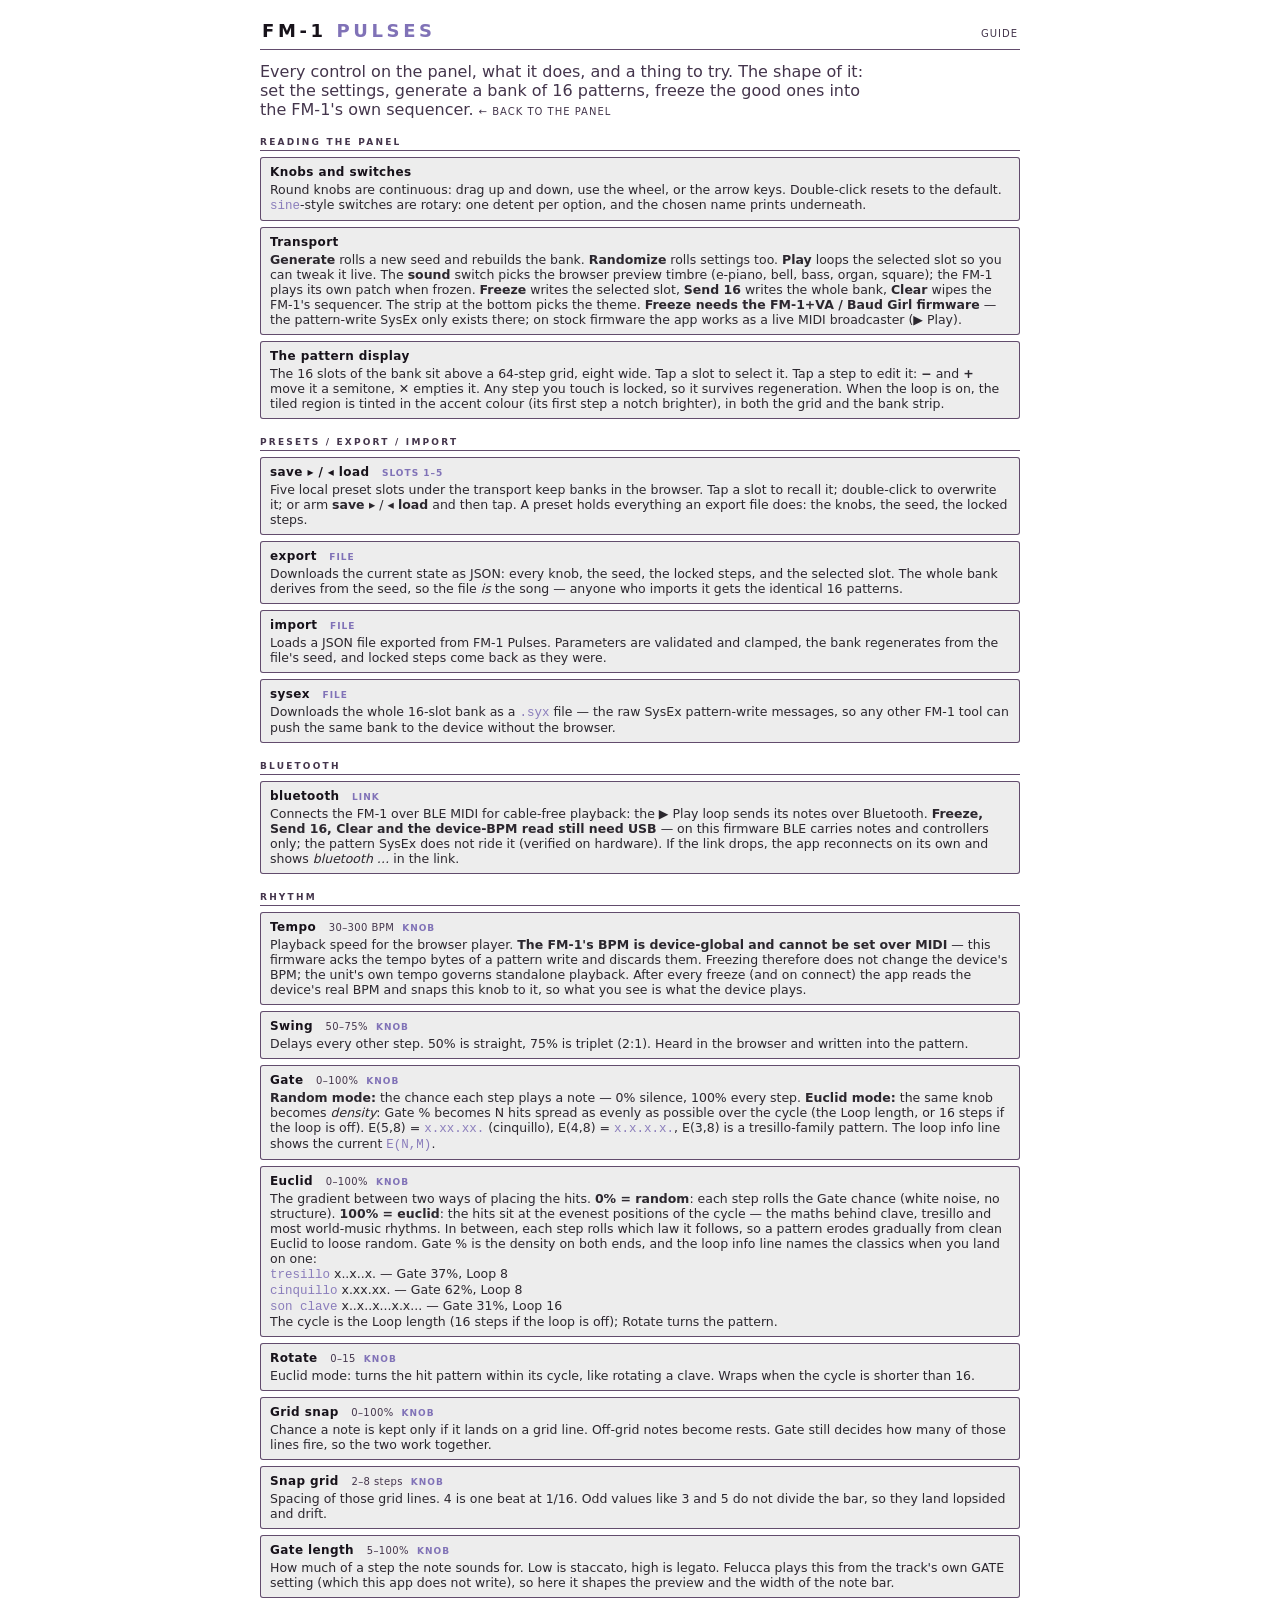
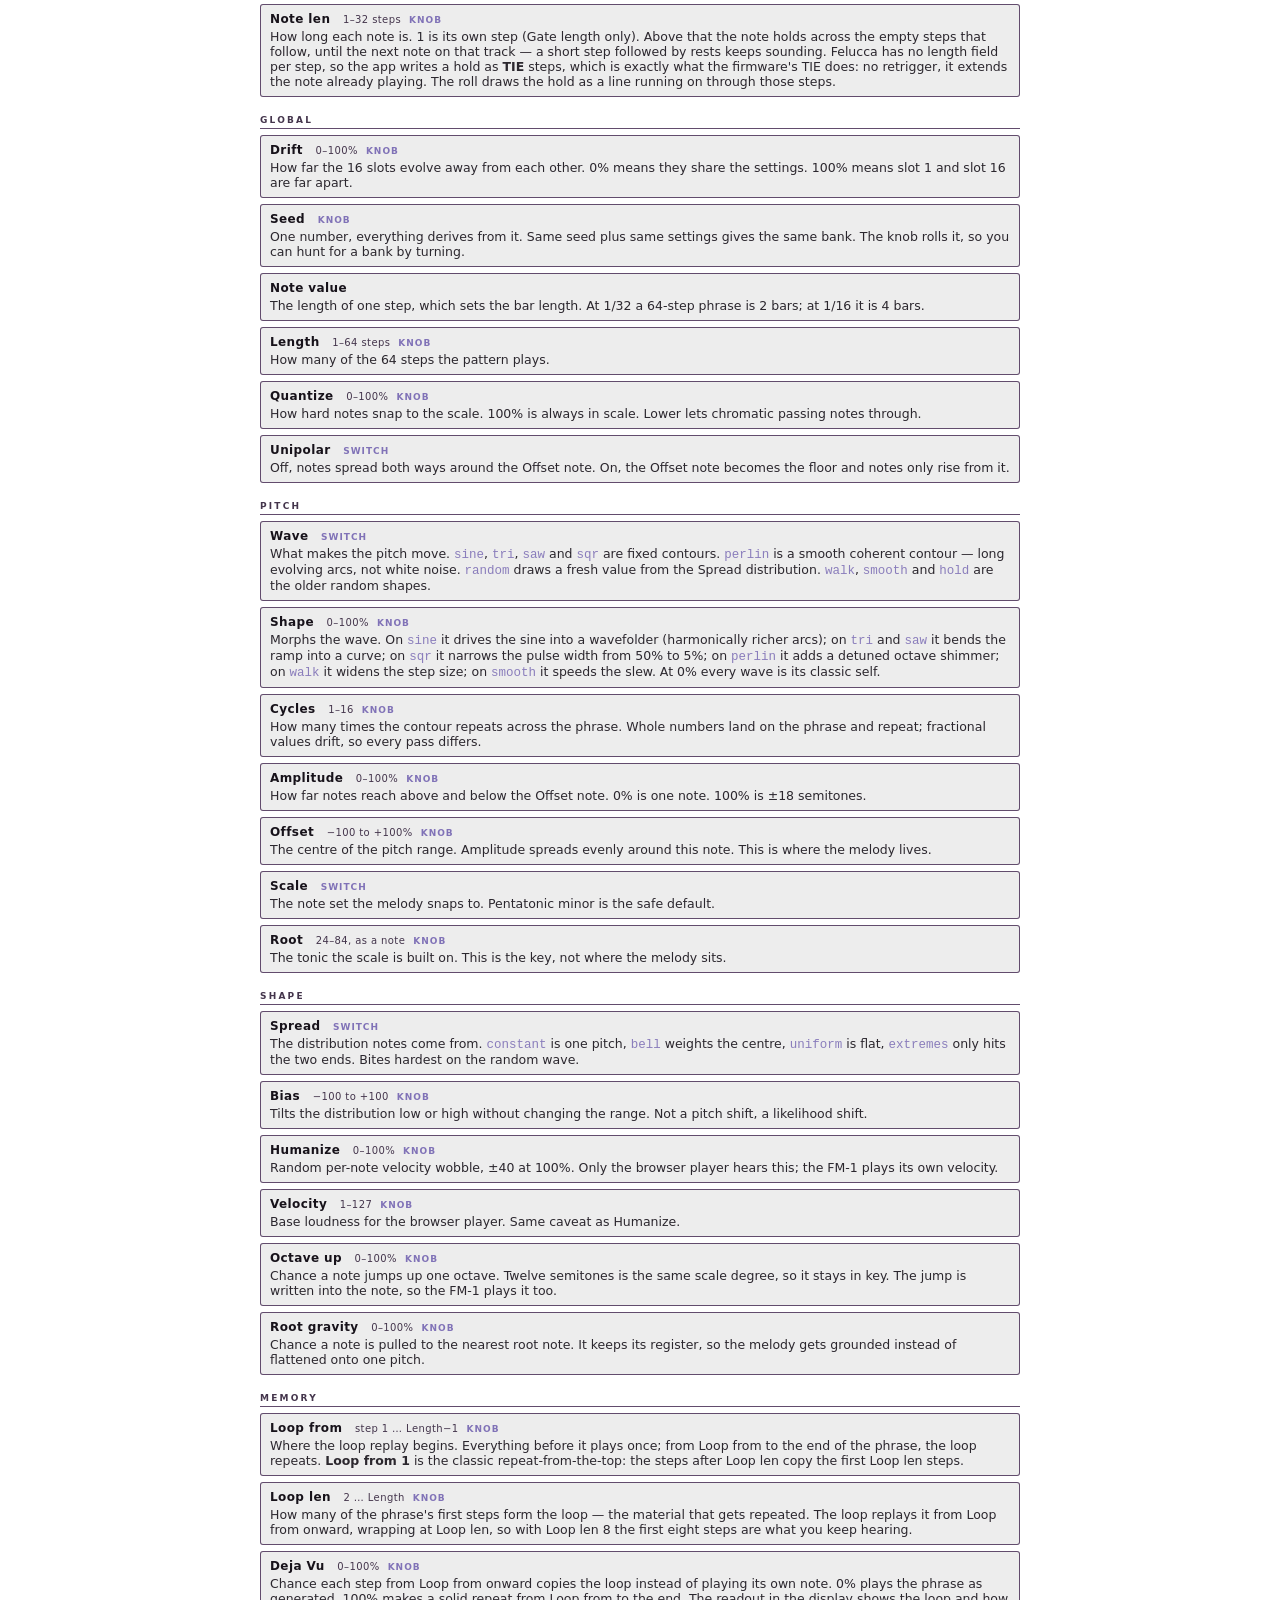
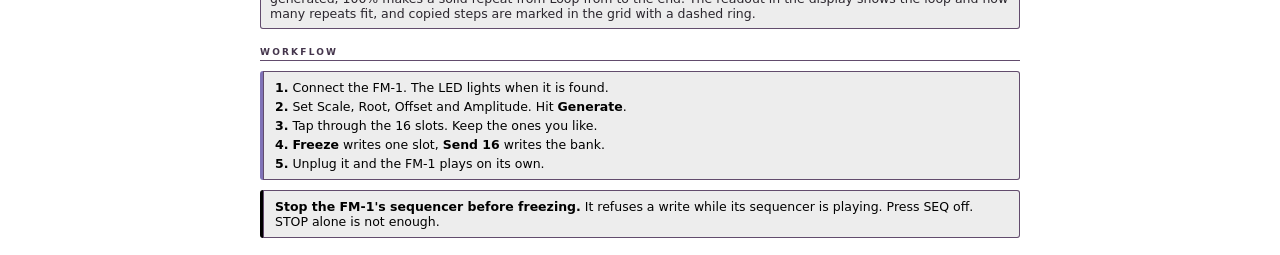
==== guide.html @ adaa943f "Note length (ties) + per-track knobs + live routing fixes Felucca has no length field per step: insi" ====
<!doctype html>
<html lang="en" data-theme="purple">
<head>
<meta charset="utf-8">
<meta name="viewport" content="width=device-width, initial-scale=1">
<meta name="theme-color" content="#12101a">
<title>FM-1 Pulses — guide</title>
<link rel="icon" href="data:,">
<link rel="stylesheet" href="css/style.css?v=68">
<link rel="stylesheet" href="css/rack.css?v=68">
<style>
  body { padding: 12px; }
  .wrap { max-width: 760px; margin: 0 auto; }
  .top {
    display: flex; align-items: baseline; gap: 10px; padding: 0 2px 8px;
    border-bottom: 1px solid var(--line); margin-bottom: 12px;
  }
  .top h1 { font-size: 18px; margin: 0; letter-spacing: 3.6px; font-weight: 700; color: var(--fg); }
  .top h1 b { color: var(--accent); }
  .top .sub { font-size: 10px; letter-spacing: 1px; text-transform: uppercase; color: var(--dim); margin-left: auto; }
  .intro { color: var(--dim); max-width: 62ch; margin: 0 0 4px; }
  h2 { font-size: 9px; letter-spacing: 2.2px; text-transform: uppercase; color: var(--dim); font-weight: 700; margin: 18px 0 6px; border-bottom: 1px solid var(--line); padding-bottom: 3px; }
  .param {
    border-radius: 3px; background-color: rgba(0,0,0,.07);
    box-shadow: inset 0 0 0 1px var(--line);
    padding: 8px 10px; margin: 6px 0;
  }
  .param h3 { margin: 0 0 3px; font-size: 12px; letter-spacing: .4px; color: var(--fg); }
  .param h3 .rng { color: var(--dim); font-weight: 400; font-size: 10px; margin-left: 8px; }
  .param h3 .kind { color: var(--accent); font-weight: 700; font-size: 9px; letter-spacing: 1px; text-transform: uppercase; margin-left: 8px; }
  .param p { margin: 0; font-size: 12.5px; color: var(--fg); opacity: .9; }
  .note {
    border-radius: 3px; box-shadow: inset 0 0 0 1px var(--line);
    border-left: 3px solid var(--accent);
    padding: 9px 12px; margin: 10px 0; font-size: 12.5px; background-color: rgba(0,0,0,.07);
  }
  .note p { margin: 0 0 4px; }
  .note p:last-child { margin-bottom: 0; }
  code { color: var(--accent); }
  a.back { color: var(--dim); text-decoration: none; font-size: 10px; letter-spacing: 1px; text-transform: uppercase; }
  a.back:hover { color: var(--accent); }
</style>
</head>
<body>
<div class="wrap">

  <div class="top">
    <h1>FM-1 <b>PULSES</b></h1>
    <span class="sub">guide</span>
  </div>
  <p class="intro">Every control on the panel, what it does, and a thing to try. The shape of it: set the settings, generate a bank of 16 patterns, freeze the good ones into the FM-1's own sequencer. <a class="back" href="index.html">← back to the panel</a></p>

  <h2>Reading the panel</h2>
  <div class="param">
    <h3>Knobs and switches</h3>
    <p>Round knobs are continuous: drag up and down, use the wheel, or the arrow keys. Double-click resets to the default. <code>sine</code>-style switches are rotary: one detent per option, and the chosen name prints underneath.</p>
  </div>
  <div class="param">
    <h3>Transport</h3>
    <p><b>Generate</b> rolls a new seed and rebuilds the bank. <b>Randomize</b> rolls settings too. <b>Play</b> loops the selected slot so you can tweak it live. The <b>sound</b> switch picks the browser preview timbre (e-piano, bell, bass, organ, square); the FM-1 plays its own patch when frozen. <b>Freeze</b> writes the selected slot, <b>Send 16</b> writes the whole bank, <b>Clear</b> wipes the FM-1's sequencer. The strip at the bottom picks the theme. <b>Freeze needs the FM-1+VA / Baud Girl firmware</b> — the pattern-write SysEx only exists there; on stock firmware the app works as a live MIDI broadcaster (▶ Play).</p>
  </div>
  <div class="param">
    <h3>The pattern display</h3>
    <p>The 16 slots of the bank sit above a 64-step grid, eight wide. Tap a slot to select it. Tap a step to edit it: <b>−</b> and <b>+</b> move it a semitone, <b>✕</b> empties it. Any step you touch is locked, so it survives regeneration. When the loop is on, the tiled region is tinted in the accent colour (its first step a notch brighter), in both the grid and the bank strip.</p>
  </div>

  <h2>Presets / export / import</h2>
  <div class="param">
    <h3>save ▸ / ◂ load <span class="kind">slots 1–5</span></h3>
    <p>Five local preset slots under the transport keep banks in the browser. Tap a slot to recall it; double-click to overwrite it; or arm <b>save ▸</b> / <b>◂ load</b> and then tap. A preset holds everything an export file does: the knobs, the seed, the locked steps.</p>
  </div>
  <div class="param">
    <h3>export <span class="kind">file</span></h3>
    <p>Downloads the current state as JSON: every knob, the seed, the locked steps, and the selected slot. The whole bank derives from the seed, so the file <i>is</i> the song — anyone who imports it gets the identical 16 patterns.</p>
  </div>
  <div class="param">
    <h3>import <span class="kind">file</span></h3>
    <p>Loads a JSON file exported from FM-1 Pulses. Parameters are validated and clamped, the bank regenerates from the file's seed, and locked steps come back as they were.</p>
  </div>
  <div class="param">
    <h3>sysex <span class="kind">file</span></h3>
    <p>Downloads the whole 16-slot bank as a <code>.syx</code> file — the raw SysEx pattern-write messages, so any other FM-1 tool can push the same bank to the device without the browser.</p>
  </div>

  <h2>Bluetooth</h2>
  <div class="param">
    <h3>bluetooth <span class="kind">link</span></h3>
    <p>Connects the FM-1 over BLE MIDI for cable-free playback: the ▶ Play loop sends its notes over Bluetooth. <b>Freeze, Send 16, Clear and the device-BPM read still need USB</b> — on this firmware BLE carries notes and controllers only; the pattern SysEx does not ride it (verified on hardware). If the link drops, the app reconnects on its own and shows <i>bluetooth …</i> in the link.</p>
  </div>

  <h2>Rhythm</h2>
  <div class="param">
    <h3>Tempo <span class="rng">30–300 BPM</span><span class="kind">knob</span></h3>
    <p>Playback speed for the browser player. <b>The FM-1's BPM is device-global and cannot be set over MIDI</b> — this firmware acks the tempo bytes of a pattern write and discards them. Freezing therefore does not change the device's BPM; the unit's own tempo governs standalone playback. After every freeze (and on connect) the app reads the device's real BPM and snaps this knob to it, so what you see is what the device plays.</p>
  </div>
  <div class="param">
    <h3>Swing <span class="rng">50–75%</span><span class="kind">knob</span></h3>
    <p>Delays every other step. 50% is straight, 75% is triplet (2:1). Heard in the browser and written into the pattern.</p>
  </div>
  <div class="param">
    <h3>Gate <span class="rng">0–100%</span><span class="kind">knob</span></h3>
    <p><b>Random mode:</b> the chance each step plays a note — 0% silence, 100% every step. <b>Euclid mode:</b> the same knob becomes <i>density</i>: Gate % becomes N hits spread as evenly as possible over the cycle (the Loop length, or 16 steps if the loop is off). E(5,8) = <code>x.xx.xx.</code> (cinquillo), E(4,8) = <code>x.x.x.x.</code>, E(3,8) is a tresillo-family pattern. The loop info line shows the current <code>E(N,M)</code>.</p>
  </div>
  <div class="param">
    <h3>Euclid <span class="rng">0–100%</span><span class="kind">knob</span></h3>
    <p>The gradient between two ways of placing the hits. <b>0% = random</b>: each step rolls the Gate chance (white noise, no structure). <b>100% = euclid</b>: the hits sit at the evenest positions of the cycle — the maths behind clave, tresillo and most world-music rhythms. In between, each step rolls which law it follows, so a pattern erodes gradually from clean Euclid to loose random. Gate % is the density on both ends, and the loop info line names the classics when you land on one:</p>
    <p><code>tresillo</code> x..x..x. — Gate 37%, Loop 8<br>
    <code>cinquillo</code> x.xx.xx. — Gate 62%, Loop 8<br>
    <code>son clave</code> x..x..x...x.x... — Gate 31%, Loop 16<br>
    The cycle is the Loop length (16 steps if the loop is off); Rotate turns the pattern.</p>
  </div>
  <div class="param">
    <h3>Rotate <span class="rng">0–15</span><span class="kind">knob</span></h3>
    <p>Euclid mode: turns the hit pattern within its cycle, like rotating a clave. Wraps when the cycle is shorter than 16.</p>
  </div>
  <div class="param">
    <h3>Grid snap <span class="rng">0–100%</span><span class="kind">knob</span></h3>
    <p>Chance a note is kept only if it lands on a grid line. Off-grid notes become rests. Gate still decides how many of those lines fire, so the two work together.</p>
  </div>
  <div class="param">
    <h3>Snap grid <span class="rng">2–8 steps</span><span class="kind">knob</span></h3>
    <p>Spacing of those grid lines. 4 is one beat at 1/16. Odd values like 3 and 5 do not divide the bar, so they land lopsided and drift.</p>
  </div>
  <div class="param">
    <h3>Gate length <span class="rng">5–100%</span><span class="kind">knob</span></h3>
    <p>How much of a step the note sounds for. Low is staccato, high is legato. Felucca plays this from the track's own GATE setting (which this app does not write), so here it shapes the preview and the width of the note bar.</p>
  </div>
  <div class="param">
    <h3>Note len <span class="rng">1–32 steps</span><span class="kind">knob</span></h3>
    <p>How long each note is. 1 is its own step (Gate length only). Above that the note holds across the empty steps that follow, until the next note on that track — a short step followed by rests keeps sounding. Felucca has no length field per step, so the app writes a hold as <b>TIE</b> steps, which is exactly what the firmware's TIE does: no retrigger, it extends the note already playing. The roll draws the hold as a line running on through those steps.</p>
  </div>

  <h2>Global</h2>
  <div class="param">
    <h3>Drift <span class="rng">0–100%</span><span class="kind">knob</span></h3>
    <p>How far the 16 slots evolve away from each other. 0% means they share the settings. 100% means slot 1 and slot 16 are far apart.</p>
  </div>
  <div class="param">
    <h3>Seed <span class="kind">knob</span></h3>
    <p>One number, everything derives from it. Same seed plus same settings gives the same bank. The knob rolls it, so you can hunt for a bank by turning.</p>
  </div>
  <div class="param">
    <h3>Note value</h3>
    <p>The length of one step, which sets the bar length. At 1/32 a 64-step phrase is 2 bars; at 1/16 it is 4 bars.</p>
  </div>
  <div class="param">
    <h3>Length <span class="rng">1–64 steps</span><span class="kind">knob</span></h3>
    <p>How many of the 64 steps the pattern plays.</p>
  </div>
  <div class="param">
    <h3>Quantize <span class="rng">0–100%</span><span class="kind">knob</span></h3>
    <p>How hard notes snap to the scale. 100% is always in scale. Lower lets chromatic passing notes through.</p>
  </div>
  <div class="param">
    <h3>Unipolar <span class="kind">switch</span></h3>
    <p>Off, notes spread both ways around the Offset note. On, the Offset note becomes the floor and notes only rise from it.</p>
  </div>

  <h2>Pitch</h2>
  <div class="param">
    <h3>Wave <span class="kind">switch</span></h3>
    <p>What makes the pitch move. <code>sine</code>, <code>tri</code>, <code>saw</code> and <code>sqr</code> are fixed contours. <code>perlin</code> is a smooth coherent contour — long evolving arcs, not white noise. <code>random</code> draws a fresh value from the Spread distribution. <code>walk</code>, <code>smooth</code> and <code>hold</code> are the older random shapes.</p>
  </div>
  <div class="param">
    <h3>Shape <span class="rng">0–100%</span><span class="kind">knob</span></h3>
    <p>Morphs the wave. On <code>sine</code> it drives the sine into a wavefolder (harmonically richer arcs); on <code>tri</code> and <code>saw</code> it bends the ramp into a curve; on <code>sqr</code> it narrows the pulse width from 50% to 5%; on <code>perlin</code> it adds a detuned octave shimmer; on <code>walk</code> it widens the step size; on <code>smooth</code> it speeds the slew. At 0% every wave is its classic self.</p>
  </div>
  <div class="param">
    <h3>Cycles <span class="rng">1–16</span><span class="kind">knob</span></h3>
    <p>How many times the contour repeats across the phrase. Whole numbers land on the phrase and repeat; fractional values drift, so every pass differs.</p>
  </div>
  <div class="param">
    <h3>Amplitude <span class="rng">0–100%</span><span class="kind">knob</span></h3>
    <p>How far notes reach above and below the Offset note. 0% is one note. 100% is ±18 semitones.</p>
  </div>
  <div class="param">
    <h3>Offset <span class="rng">−100 to +100%</span><span class="kind">knob</span></h3>
    <p>The centre of the pitch range. Amplitude spreads evenly around this note. This is where the melody lives.</p>
  </div>
  <div class="param">
    <h3>Scale <span class="kind">switch</span></h3>
    <p>The note set the melody snaps to. Pentatonic minor is the safe default.</p>
  </div>
  <div class="param">
    <h3>Root <span class="rng">24–84, as a note</span><span class="kind">knob</span></h3>
    <p>The tonic the scale is built on. This is the key, not where the melody sits.</p>
  </div>

  <h2>Shape</h2>
  <div class="param">
    <h3>Spread <span class="kind">switch</span></h3>
    <p>The distribution notes come from. <code>constant</code> is one pitch, <code>bell</code> weights the centre, <code>uniform</code> is flat, <code>extremes</code> only hits the two ends. Bites hardest on the random wave.</p>
  </div>
  <div class="param">
    <h3>Bias <span class="rng">−100 to +100</span><span class="kind">knob</span></h3>
    <p>Tilts the distribution low or high without changing the range. Not a pitch shift, a likelihood shift.</p>
  </div>
  <div class="param">
    <h3>Humanize <span class="rng">0–100%</span><span class="kind">knob</span></h3>
    <p>Random per-note velocity wobble, ±40 at 100%. Only the browser player hears this; the FM-1 plays its own velocity.</p>
  </div>
  <div class="param">
    <h3>Velocity <span class="rng">1–127</span><span class="kind">knob</span></h3>
    <p>Base loudness for the browser player. Same caveat as Humanize.</p>
  </div>
  <div class="param">
    <h3>Octave up <span class="rng">0–100%</span><span class="kind">knob</span></h3>
    <p>Chance a note jumps up one octave. Twelve semitones is the same scale degree, so it stays in key. The jump is written into the note, so the FM-1 plays it too.</p>
  </div>
  <div class="param">
    <h3>Root gravity <span class="rng">0–100%</span><span class="kind">knob</span></h3>
    <p>Chance a note is pulled to the nearest root note. It keeps its register, so the melody gets grounded instead of flattened onto one pitch.</p>
  </div>

  <h2>Memory</h2>
  <div class="param">
    <h3>Loop from <span class="rng">step 1 … Length−1</span><span class="kind">knob</span></h3>
    <p>Where the loop replay begins. Everything before it plays once; from Loop from to the end of the phrase, the loop repeats. <b>Loop from 1</b> is the classic repeat-from-the-top: the steps after Loop len copy the first Loop len steps.</p>
  </div>
  <div class="param">
    <h3>Loop len <span class="rng">2 … Length</span><span class="kind">knob</span></h3>
    <p>How many of the phrase's first steps form the loop — the material that gets repeated. The loop replays it from Loop from onward, wrapping at Loop len, so with Loop len 8 the first eight steps are what you keep hearing.</p>
  </div>
  <div class="param">
    <h3>Deja Vu <span class="rng">0–100%</span><span class="kind">knob</span></h3>
    <p>Chance each step from Loop from onward copies the loop instead of playing its own note. 0% plays the phrase as generated, 100% makes a solid repeat from Loop from to the end. The readout in the display shows the loop and how many repeats fit, and copied steps are marked in the grid with a dashed ring.</p>
  </div>

  <h2>Workflow</h2>
  <div class="note">
    <p><b>1.</b> Connect the FM-1. The LED lights when it is found.</p>
    <p><b>2.</b> Set Scale, Root, Offset and Amplitude. Hit <b>Generate</b>.</p>
    <p><b>3.</b> Tap through the 16 slots. Keep the ones you like.</p>
    <p><b>4.</b> <b>Freeze</b> writes one slot, <b>Send 16</b> writes the bank.</p>
    <p><b>5.</b> Unplug it and the FM-1 plays on its own.</p>
  </div>
  <div class="note" style="border-left-color: var(--err)">
    <p><b>Stop the FM-1's sequencer before freezing.</b> It refuses a write while its sequencer is playing. Press SEQ off. STOP alone is not enough.</p>
  </div>

</div>
</body>
</html>
---- css/rack.css ----
/* rack.css — one enclosure, knobs on top, pattern display below (portrait) or beside
   it (landscape). Panel is monochrome; the theme accent is reserved for live state.
   Reuses the FM-1 theme variables from style.css. */

/* Panel typeface: Barlow Semi Condensed (SIL OFL), self-hosted so the app still
   works offline. A condensed grotesk is what a panel legend is printed in; the
   system sans was reading as a web dashboard. */
@font-face { font-family: "Panel"; src: url("fonts/barlow-sc-400.woff2") format("woff2"); font-weight: 400; font-style: normal; font-display: swap; }
@font-face { font-family: "Panel"; src: url("fonts/barlow-sc-600.woff2") format("woff2"); font-weight: 600; font-style: normal; font-display: swap; }
@font-face { font-family: "Panel"; src: url("fonts/barlow-sc-700.woff2") format("woff2"); font-weight: 700; font-style: normal; font-display: swap; }

body { padding: 12px; font-family: "Panel", ui-sans-serif, system-ui, sans-serif; }

/* ---- panel grid: everything sits on the same 6-rail column ---- */
.rack {
  display: grid;
  grid-template-columns: repeat(6, minmax(0, 1fr));
  gap: 7px;
  align-items: start;
}
/* Sections draw their box with an inset shadow, NOT a border/padding: a real
   border would consume width, and a 2-rail box and a 6-rail box then produce
   different cell widths so the rails would not line up. Shadows cost no layout. */
.sect {
  border-radius: 3px;
  background-color: rgba(0, 0, 0, .07);
  box-shadow: inset 0 0 0 1px var(--line), inset 0 1px 0 rgba(255,255,255,.06);
  padding: 5px 0 7px;   /* horizontal padding must be 0 or the rails drift */
  min-width: 0;
}
.sect > h3 {
  margin: 0 2px 6px; font-size: 8.5px; letter-spacing: 2.2px; text-transform: uppercase;
  color: var(--dim); font-weight: 700; border-bottom: 1px solid var(--line); padding-bottom: 3px;
}
/* the internal gap MUST equal the panel gap, or the rails drift */
.sgrid { display: grid; gap: 8px 7px; align-items: start; }

/* controls scale with the rail so 6 columns fit a phone too */
.rack *, .rack *::before, .rack *::after { box-sizing: border-box; }
.sgrid > * { max-width: 100%; min-width: 0; }
.knob { min-width: 0; }
.knob svg { width: 100%; height: auto; }
.knob.k-lg svg { max-width: 60px; }
.knob.k-md svg { max-width: 52px; }
.knob.k-sm svg { max-width: 44px; }
.k-lab { max-width: 100%; }
/* a rotary switch shows a name, not a number, and names are longer */
.k-smallval .k-val { font-size: 8.5px; font-weight: 700; letter-spacing: .2px; }
/* Every control must fit ONE rail. The fixed pixel widths here were tuned for the
   old font and are what overflowed, so they are all rail-relative now. */
.sel { width: calc(100% - 8px); min-width: 0; margin-inline: auto; }
.sw { width: calc(100% - 8px); margin: 0 auto; }
.sw-body { max-width: 100%; width: 100%; }
.sw-arrow { flex: 0 0 auto; padding: 5px 2px 6px; }
.toggle {
  width: calc(100% - 8px); margin-inline: auto;
  font-size: 8.5px; letter-spacing: .7px; padding: 6px 7px;
  white-space: nowrap; overflow: hidden; text-overflow: ellipsis;
}
.sw-val {
  flex: 1 1 auto; min-width: 0;
  height: 23px; line-height: 1.1;
  display: flex; align-items: center; justify-content: center;
  font-size: 9.5px; color: var(--fg); padding: 5px 1px 6px;
  text-align: center; word-break: break-word; overflow: hidden;
  font-variant-numeric: tabular-nums;
}

/* The panel grain: an SVG fractal-noise tile, blended over the panel colour at low
   strength. This is what stops the surface reading as a flat CSS rectangle. */
:root {
  --grain: url("data:image/svg+xml,%3Csvg%20xmlns='http://www.w3.org/2000/svg'%20width='180'%20height='180'%3E%3Cfilter%20id='n'%3E%3CfeTurbulence%20type='fractalNoise'%20baseFrequency='0.85'%20numOctaves='3'%20stitchTiles='stitch'/%3E%3CfeColorMatrix%20type='matrix'%20values='0%200%200%200%201%200%200%200%200%201%200%200%200%200%201%200.021%200.021%200.021%200%20-0.021'/%3E%3C/filter%3E%3Crect%20width='180'%20height='180'%20filter='url(%23n)'/%3E%3C/svg%3E");
  --grain-dark: url("data:image/svg+xml,%3Csvg%20xmlns='http://www.w3.org/2000/svg'%20width='180'%20height='180'%3E%3Cfilter%20id='d'%3E%3CfeTurbulence%20type='fractalNoise'%20baseFrequency='0.7'%20numOctaves='3'%20stitchTiles='stitch'/%3E%3CfeColorMatrix%20type='matrix'%20values='0%200%200%200%200%200%200%200%200%200%200%200%200%200%200%200.018%200.018%200.018%200%20-0.018'/%3E%3C/filter%3E%3Crect%20width='180'%20height='180'%20filter='url(%23d)'/%3E%3C/svg%3E");
}

/* Rack-only themes, rebuilt from the REAL hardware.

   THE PANEL IS THE CASE. On the real FM-1 the plastic body carries the colour
   and the knobs and screen are dark; painting every surface near-black with a
   small accent (the previous approach) measured 79% near-black on screen and
   read as dull. So --panel is the case colour itself, with --fg chosen as
   whichever of dark/light ink actually contrasts best with it (orange wanted
   dark ink at 5.4:1 while light ink only managed 3.6:1). The screen keeps its
   own dark palette, applied locally on .display, so lit steps stay readable. (the MVP's style.css is left
   alone). The seven FM-1 variants, per the seven body colourways:
     purple  pink-lavender case   + purple keys    case #c5a1da  keys #8567a8
     black   dark grey case       + black keys     case #4a4a4a  keys #222222
     grey    off-white case       + black keys     case #e3ded4  keys #4b4d4f
     orange  terracotta case      + brown keys     case #b86948  keys #b08063
     green   black case           + bright teal keys case #1e1e1e keys #85d9cd
     blue    off-white case       + navy keys      case #e8e4df  keys #607e9a
     brown   off-white case       + brown keys     case #e8e4df  keys #96714f
   Case and key colours were read off M-VAVE's own product photos (white studio
   background masked out), then calibrated against photos of real units for
   'blue' (buttons #59718e, shell #ede8e4), 'brown' (keys #91613d at the 75th
   percentile, shell #eee9e5) and 'green' (teal pads #7bd1c6, charcoal shell #232426). blue/brown/green/orange/purple were then re-derived by k-means clustering each
   close-up into 4 colours and reading the two dominant non-shadow clusters as
   the case and the keys (the variant list tells you which is which, so no
   guessing about position). 'black' and 'grey' are still product-shot estimates. Both landed within a few points of the product
   shots, which is why the product-shot values are trusted for the rest.
   Surfaces are tinted from each variant's signature colour; accents are lifted
   until they clear 4.5:1 on the background they sit on, legends 4.5:1 on the
   panel, and dividers 3:1. */
[data-theme="purple"] { --bg: #322637; --panel: #bf94d5; --panel2: #a47fb7; --line: #624c6d; --fg: #17121a; --dim: #44354c; --accent: #8072b7; --accent2: #a69ccd; --on-accent: #000000; }
[data-theme="black"]  { --bg: #131313; --panel: #4a4a4a; --panel2: #404040; --line: #979797; --fg: #f4f4f4; --dim: #b9b9b9; --accent: #7d7d7d; --accent2: #a4a4a4; --on-accent: #000000; }
[data-theme="grey"]   { --bg: #3b3a37; --panel: #e3ded4; --panel2: #c3bfb6; --line: #817e79; --fg: #1b1b19; --dim: #64625d; --accent: #7a7b7d; --accent2: #a2a3a4; --on-accent: #000000; }
[data-theme="orange"] { --bg: #37190f; --panel: #d25f3b; --panel2: #b55233; --line: #5d2a1a; --fg: #000000; --dim: #2b140c; --accent: #ab6b5f; --accent2: #c4978f; --on-accent: #000000; }
[data-theme="green"]  { --bg: #080a0a; --panel: #202526; --panel2: #1c2021; --line: #797c7d; --fg: #f2f2f2; --dim: #9b9d9d; --accent: #7acfc3; --accent2: #a2ddd5; --on-accent: #000000; }
[data-theme="blue"]   { --bg: #3d3c3b; --panel: #ece8e4; --panel2: #cbc8c4; --line: #888584; --fg: #1c1c1b; --dim: #6a6867; --accent: #667e9a; --accent2: #94a5b8; --on-accent: #000000; }
[data-theme="brown"]  { --bg: #3e3d3c; --panel: #eeeae5; --panel2: #cdc9c5; --line: #898684; --fg: #1d1c1b; --dim: #6b6967; --accent: #9c745b; --accent2: #ba9e8c; --on-accent: #000000; }

.layout { display: block; }
.module { display: flex; flex-direction: column; }

/* ---- the enclosure: a textured plate with fasteners, not a floating card ---- */
.case {
  width: 100%;
  max-width: 470px;
  margin: 0 auto;
  background-color: var(--panel);
  background-image:
    radial-gradient(circle at 15px 15px, rgba(255,255,255,.30) 0 1.5px, rgba(0,0,0,.8) 2.1px 3.4px, rgba(255,255,255,.07) 3.8px, transparent 4.4px),
    radial-gradient(circle at calc(100% - 15px) 15px, rgba(255,255,255,.30) 0 1.5px, rgba(0,0,0,.8) 2.1px 3.4px, rgba(255,255,255,.07) 3.8px, transparent 4.4px),
    radial-gradient(circle at 15px calc(100% - 15px), rgba(255,255,255,.30) 0 1.5px, rgba(0,0,0,.8) 2.1px 3.4px, rgba(255,255,255,.07) 3.8px, transparent 4.4px),
    radial-gradient(circle at calc(100% - 15px) calc(100% - 15px), rgba(255,255,255,.30) 0 1.5px, rgba(0,0,0,.8) 2.1px 3.4px, rgba(255,255,255,.07) 3.8px, transparent 4.4px),
    var(--grain),
    var(--grain-dark),
    linear-gradient(180deg, rgba(255,255,255,.03), rgba(0,0,0,.12));
  background-repeat: no-repeat, no-repeat, no-repeat, no-repeat, repeat, repeat, no-repeat;
  background-size: auto, auto, auto, auto, 180px 180px, 180px 180px, auto;
  border: 1px solid var(--line);
  border-radius: 5px;
  box-shadow:
    0 1px 0 rgba(255,255,255,.07) inset,
    0 -1px 0 rgba(0,0,0,.55) inset,
    0 10px 26px rgba(0,0,0,.4);
  padding: 12px;
}

.brand {
  display: flex; align-items: baseline; gap: 10px;
  padding: 0 2px 6px; border-bottom: 1px solid var(--line);
}
/* the title is the product name: it should be the loudest thing in the header */
.brand h1 {
  font-size: 18px; margin: 0; letter-spacing: 3.6px; font-weight: 700;
  color: var(--fg); line-height: 1; white-space: nowrap;
}
.brand h1 b { color: var(--accent); }
/* MIDI status is a small readout, not a form control */
.brand .dev {
  margin-left: auto; display: flex; align-items: center; gap: 5px; min-width: 0;
  font-size: 10px; letter-spacing: .6px; color: var(--dim);
}
.brand .dev #devname { overflow: hidden; text-overflow: ellipsis; white-space: nowrap; max-width: 42vw; }
.brand .led { width: 7px; height: 7px; border-radius: 50%; background: var(--line); flex: 0 0 auto; }
.brand .led.ok { background: var(--accent); box-shadow: 0 0 6px var(--accent); }
.statusrow { display: flex; justify-content: space-between; align-items: baseline; gap: 8px; padding: 3px 2px 6px; }
.statusrow .glink { flex: 0 0 auto; font-size: 9px; letter-spacing: 1px; text-transform: uppercase; color: var(--dim); text-decoration: none; }
.statusrow .glink:hover { color: var(--accent); }
/* the status text fills the leftover width and ellipsizes, so the links on the
   left never move when the message length changes */
.statusrow .status { flex: 1 1 auto; min-width: 0; text-align: right; font-size: 9px; letter-spacing: .5px; color: var(--dim); overflow: hidden; text-overflow: ellipsis; white-space: nowrap; }
.statusrow .status.ok { color: var(--fg); }
.statusrow .status.err { color: var(--err); }

.knob {
  display: flex; flex-direction: column; align-items: center;
  cursor: ns-resize; touch-action: none; user-select: none;
  outline: none; padding: 1px 2px;
}
.knob:focus-visible .k-cap { stroke: var(--accent); }
.knob svg { display: block; }
.k-tick { stroke: var(--dim); stroke-width: 1.3; }
.k-tick.major { stroke: var(--line); stroke-width: 2; }
.k-base { fill: rgba(0,0,0,.45); stroke: rgba(0,0,0,.6); stroke-width: 1; filter: drop-shadow(0 2px 3px rgba(0,0,0,.75)); }
.k-cap { stroke: rgba(0,0,0,.6); stroke-width: 1.4; filter: drop-shadow(0 1.5px 2px rgba(0,0,0,.6)); }
.k-ptr { stroke: #ededf0; stroke-width: 3.2; stroke-linecap: round; }
.knob.dragging .k-ptr { stroke: var(--accent); }
.k-end { fill: var(--dim); font-size: 12px; font-family: inherit; }
.k-lab {
  font-size: 9px; letter-spacing: 1px; text-transform: uppercase; color: var(--dim);
  text-align: center; line-height: 1.2; max-width: 78px; font-weight: 700;
}
.k-val {
  font-size: 11px; color: var(--fg); font-variant-numeric: tabular-nums;
  line-height: 1.2; text-align: center; margin-top: 1px; font-weight: 600;
}

/* ---- encoder switch (replaces native select) ---- */
/* Fixed width on purpose: the value area must not resize with the option name,
   or a long one like 'smoothRandom' shoves the neighbouring knob sideways. */
.sw { display: flex; flex-direction: column; align-items: center; flex: 0 0 auto; }
.sw-lab {
  font-size: 9px; letter-spacing: 1px; text-transform: uppercase; color: var(--dim);
  font-weight: 700; margin-bottom: 3px; text-align: center;
}
.sw-body {
  display: flex; align-items: stretch; border: 1px solid var(--line); border-radius: 3px;
  background: var(--panel2); overflow: hidden;
  box-shadow: inset 0 1px 0 rgba(255,255,255,.10), inset 0 -1px 0 rgba(0,0,0,.5), 0 2px 3px rgba(0,0,0,.5);
}
.sw-body:focus-within { border-color: var(--accent); }
.sw-arrow {
  font: inherit; font-size: 11px; line-height: 1; color: var(--dim); background: none;
  border: 0; padding: 5px 3px 6px; cursor: pointer;
}
.sw-arrow:hover { color: var(--fg); }

/* ---- toggle ---- */
.toggle {
  font: inherit; font-size: 9px; letter-spacing: 1.1px; text-transform: uppercase;
  color: var(--dim); background: var(--panel2); border: 1px solid var(--line);
  border-radius: 3px; padding: 6px 9px; cursor: pointer;
  box-shadow: inset 0 1px 0 rgba(255,255,255,.10), inset 0 -1px 0 rgba(0,0,0,.5), 0 2px 3px rgba(0,0,0,.5);
}
.toggle:active { transform: translateY(1px); box-shadow: inset 0 2px 4px rgba(0,0,0,.6); }
.sel { display: flex; flex-direction: column; align-items: center; }
.sel span {
  font-size: 9px; letter-spacing: 1px; text-transform: uppercase; color: var(--dim);
  font-weight: 700; margin-top: 3px;
}
.sel input {
  font: inherit; font-size: 10px; color: var(--fg); background: var(--panel2);
  border: 1px solid var(--line); border-radius: 3px; padding: 5px 3px;
  width: 100%; text-align: center; font-variant-numeric: tabular-nums;
}
.sel input:focus { outline: none; border-color: var(--accent); }
.toggle.on { color: var(--bg); background: var(--accent); border-color: var(--accent); font-weight: 700; }

/* ---- transport: Play is the primary action, utilities are secondary ---- */
.transport { display: flex; gap: 5px; flex-wrap: wrap; align-items: center; justify-content: center; margin: 0 0 8px; }
.transport button {
  font: inherit; font-size: 9.5px; letter-spacing: .8px; text-transform: uppercase;
  color: var(--dim); background: var(--panel2); border: 1px solid var(--line);
  border-radius: 3px; padding: 5px 7px; cursor: pointer;
  box-shadow:
    inset 0 1px 0 rgba(255,255,255,.10),
    inset 0 -1px 0 rgba(0,0,0,.55),
    0 2px 3px rgba(0,0,0,.55),
    0 1px 1px rgba(0,0,0,.4);
  transition: box-shadow .08s, transform .08s;
}
.transport button:active {
  transform: translateY(1px);
  box-shadow: inset 0 2px 4px rgba(0,0,0,.6), inset 0 1px 0 rgba(255,255,255,.03);
}
.transport button:hover { color: var(--fg); border-color: var(--dim); }
/* the preview-sound switch sits inline in the button bar: label dropped, width
   and padding pulled in so it never wraps onto its own row */
.transport .sw { width: auto; flex: 0 0 auto; flex-direction: row; align-items: center; gap: 3px; margin: 0; }
.transport .sw-lab { display: none; }
.transport .sw-body { width: auto; max-width: none; align-self: stretch; }
.transport .sw-arrow { padding: 3px 3px 4px; font-size: 10px; }
.transport .sw-val { height: auto; padding: 2px 4px 3px; font-size: 9px; }
/* local preset slots: a quiet row under the transport */
.presets { display: flex; gap: 4px; align-items: center; justify-content: center; margin: 0 0 8px; }
.presets button {
  font: inherit; font-size: 9px; letter-spacing: .8px; text-transform: uppercase;
  color: var(--dim); background: var(--panel2); border: 1px solid var(--line);
  border-radius: 3px; padding: 4px 8px; cursor: pointer;
  box-shadow: inset 0 1px 0 rgba(255,255,255,.10), inset 0 -1px 0 rgba(0,0,0,.5);
}
.presets button:hover { color: var(--fg); border-color: var(--dim); }
.presets button.armed { color: var(--fg); border-color: var(--accent); box-shadow: 0 0 0 1px var(--accent); }
.presets .pslot.filled { color: var(--accent); border-color: var(--accent); font-weight: 700; }
.presets .plabel { color: var(--dim); font: 700 11px/1 inherit; letter-spacing: .08em; margin-right: 3px; }
.transport button#audition {
  color: var(--fg); font-weight: 700; padding: 6px 16px; border-color: var(--dim);
}
.transport button#audition.playing { color: var(--bg); background: var(--accent); border-color: var(--accent); }
.themebar { display: flex; justify-content: center; margin-top: 9px; }
.themebar .swatches { display: flex; gap: 4px; align-items: center; }
.themebar .swatches::before { content: "THEME"; font-size: 8px; letter-spacing: 1.1px; color: var(--dim); margin-right: 5px; }
.themebar .swatch { width: 15px; height: 15px; padding: 0; border-radius: 2px; border: 1px solid var(--line); cursor: pointer; }
.themebar .swatch.active { border-color: var(--fg); }

/* ---- pattern display: the screen inside the case ---- */
/* ---- pattern display: the screen inside the case. It carries its OWN dark palette
   so the step grid stays a dark TFT even when the panel is a light case colour. ---- */
.display {
  --panel: #121216; --panel2: #1c1c22; --line: #4a4a52;
  --fg: #ececf0; --dim: #9a9aa2;
  margin-top: 9px; padding: 8px; border-radius: 4px;
  background-color: #0f0f12;
  border: 1px solid rgba(0,0,0,.55);
  box-shadow:
    inset 0 4px 14px rgba(0,0,0,.66),
    inset 0 -1px 0 rgba(255,255,255,.04),
    0 1px 0 rgba(255,255,255,.05);
}
.display h2 { margin: 0 0 6px; font-size: 8px; letter-spacing: 1.8px; text-transform: uppercase; color: var(--dim); font-weight: 700; }
.display h2 small { color: var(--fg); letter-spacing: .4px; font-weight: 400; text-transform: none; }

/* two unambiguous states: a step is lit or it is not. The circle lives INSIDE the
   cell, so the grid can stretch to any shape while every step stays round. */
.display .steps { padding: 8px; border-radius: 3px; gap: 6px; grid-template-columns: repeat(8, 1fr); }
/* min-width: 0 — a grid item's automatic minimum is its min-content size, and the dot's
   size is derived from the (height-driven) cell, so the 1fr tracks used to grow past the
   screen: the last column hung out of the TFT on the right. Pinning the tracks' minimum
   to 0 makes the 8 columns always divide the container exactly. */
.display .cell { display: grid; place-items: center; background: none; border: 0; padding: 0; min-width: 0; }
.display .cell > .dot {
  /* the dot size comes from --dot (fitSteps() = min(cell width, row height)), so
     the circle can never stretch into an ellipse on a phone where the grid is
     taller than it is wide; min-width:0 stops the note label from stretching the
     circle when rows are short. Fallback keeps a circle before the first fit */
  aspect-ratio: 1; width: var(--dot, 100%); height: var(--dot, auto); max-width: 100%; max-height: 100%; min-width: 0; min-height: 0;
  border-radius: 50%; border: 1px solid var(--line);
  display: grid; place-items: center; line-height: 1;
  font-size: 9px; color: transparent; font-variant-numeric: tabular-nums;
}
.display .cell.on > .dot { background: var(--accent); border-color: var(--accent); color: var(--on-accent); font-weight: 700; }
.display .cell.off > .dot { border-color: transparent; opacity: .25; }
.display .cell.now > .dot { box-shadow: 0 0 0 2px var(--fg); }
.display .cell.locked > .dot { border-color: var(--fg); border-style: dashed; border-width: 2px; }
.display .cell.edit > .dot { box-shadow: 0 0 0 2px var(--accent); }
/* Loop region: the DOT itself carries the highlight — loop notes keep their
   full brightness and gain an accent ring, loop rests lift out of the dim,
   and the region's first step gets a bright fg ring. The ring is a
   pseudo-element, so it never fights the playhead/edit/lock box-shadows. */
.display .cell.loop > .dot { position: relative; }
.display .cell.loop > .dot::after {
  content: ""; position: absolute; inset: -3px; border-radius: 50%;
  border: 2px solid color-mix(in srgb, var(--accent) 70%, transparent);
  pointer-events: none;
}
.display .cell.loop.off > .dot { opacity: .5; }
.display .cell.loopstart > .dot::after { border-color: var(--fg); }
.display .cell.loopstart.off > .dot { opacity: .6; }
/* Echo steps: the steps the loop actually copied from the motif, marked with a
   dashed ring so it is visible WHERE the repeats landed (the motif itself sounds
   once, one region before the copies begin). */
.display .cell.echo > .dot { position: relative; }
.display .cell.echo > .dot::before {
  content: ""; position: absolute; inset: -3px; border-radius: 50%;
  border: 1px dashed color-mix(in srgb, var(--fg) 55%, transparent);
  pointer-events: none;
}

.display .wave { display: block; width: 100%; height: 72px; margin-top: 6px; border-radius: 3px; background: #0b0b0e; border: 1px solid rgba(0,0,0,.55); }
/* Felucca piano roll: replaces the dot matrix when that profile is active */
.display .roll { display: none; width: 100%; height: 220px; border-radius: 3px; background: #0b0b0e; border: 1px solid rgba(0,0,0,.55); touch-action: manipulation; }
.display .bank { gap: 4px; }
/* Felucca fork: the 16 sequences as a 4×4 matrix of mini piano rolls */
.display .bankroll { display: block; width: 100%; height: 132px; border-radius: 3px; background: #0b0b0e; border: 1px solid rgba(0,0,0,.55); margin-bottom: 6px; touch-action: manipulation; }
.display .bankcell { padding: 4px 2px; border-radius: 3px; background: transparent; }
.display .bankcell.sel { border-color: var(--accent); box-shadow: none; }
.display .editor { margin-top: 6px; padding: 6px 8px; border-radius: 3px; }
.display .editor .elab { color: var(--dim); }
.display .enote { color: var(--fg); }

/* ---- landscape: module left, pattern display right ---- */
@media (min-aspect-ratio: 1/1) {
  body { padding: 10px; }
  .case { max-width: 1080px; }
  .layout {
    display: grid;
    grid-template-columns: minmax(0, 1fr) minmax(0, 1.05fr);
    gap: 11px;
    align-items: stretch;   /* both panels end on the same line */
  }
  /* the screen fills its column, so both panels end on the same line. The 8x8 grid
     stretches to any shape and every step stays round because the circle is
     inscribed in its cell rather than being the cell. */
  .display { display: flex; flex-direction: column; margin-top: 0; }
  .display .steps { flex: 1 1 auto; min-height: 0; grid-auto-rows: 1fr; }
  .display .roll { flex: 1 1 auto; min-height: 190px; height: auto; }
  .display .bank { grid-template-columns: repeat(16, 1fr); }
}

@media (max-width: 400px) {
  .display .steps { gap: 5px; }
  .display .bank { grid-template-columns: repeat(8, 1fr); }
  .k-lab { max-width: 62px; }
}
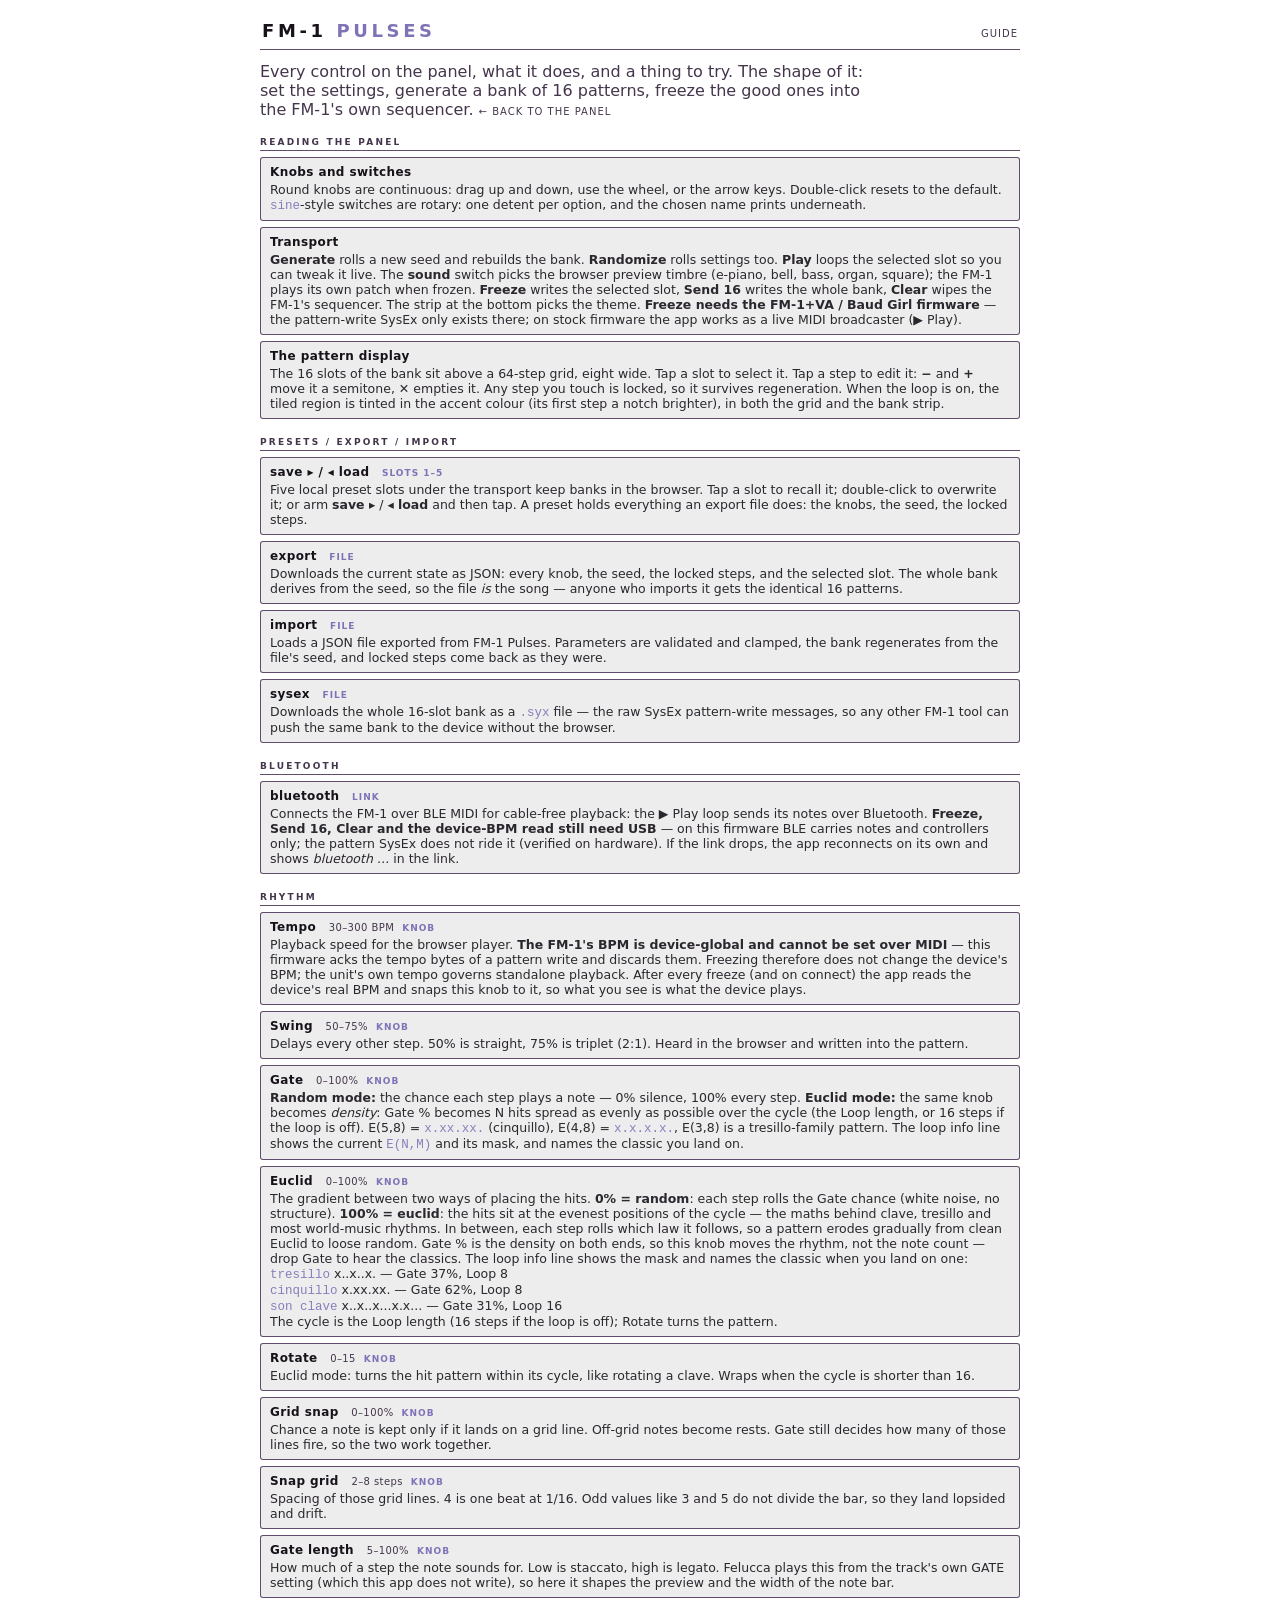
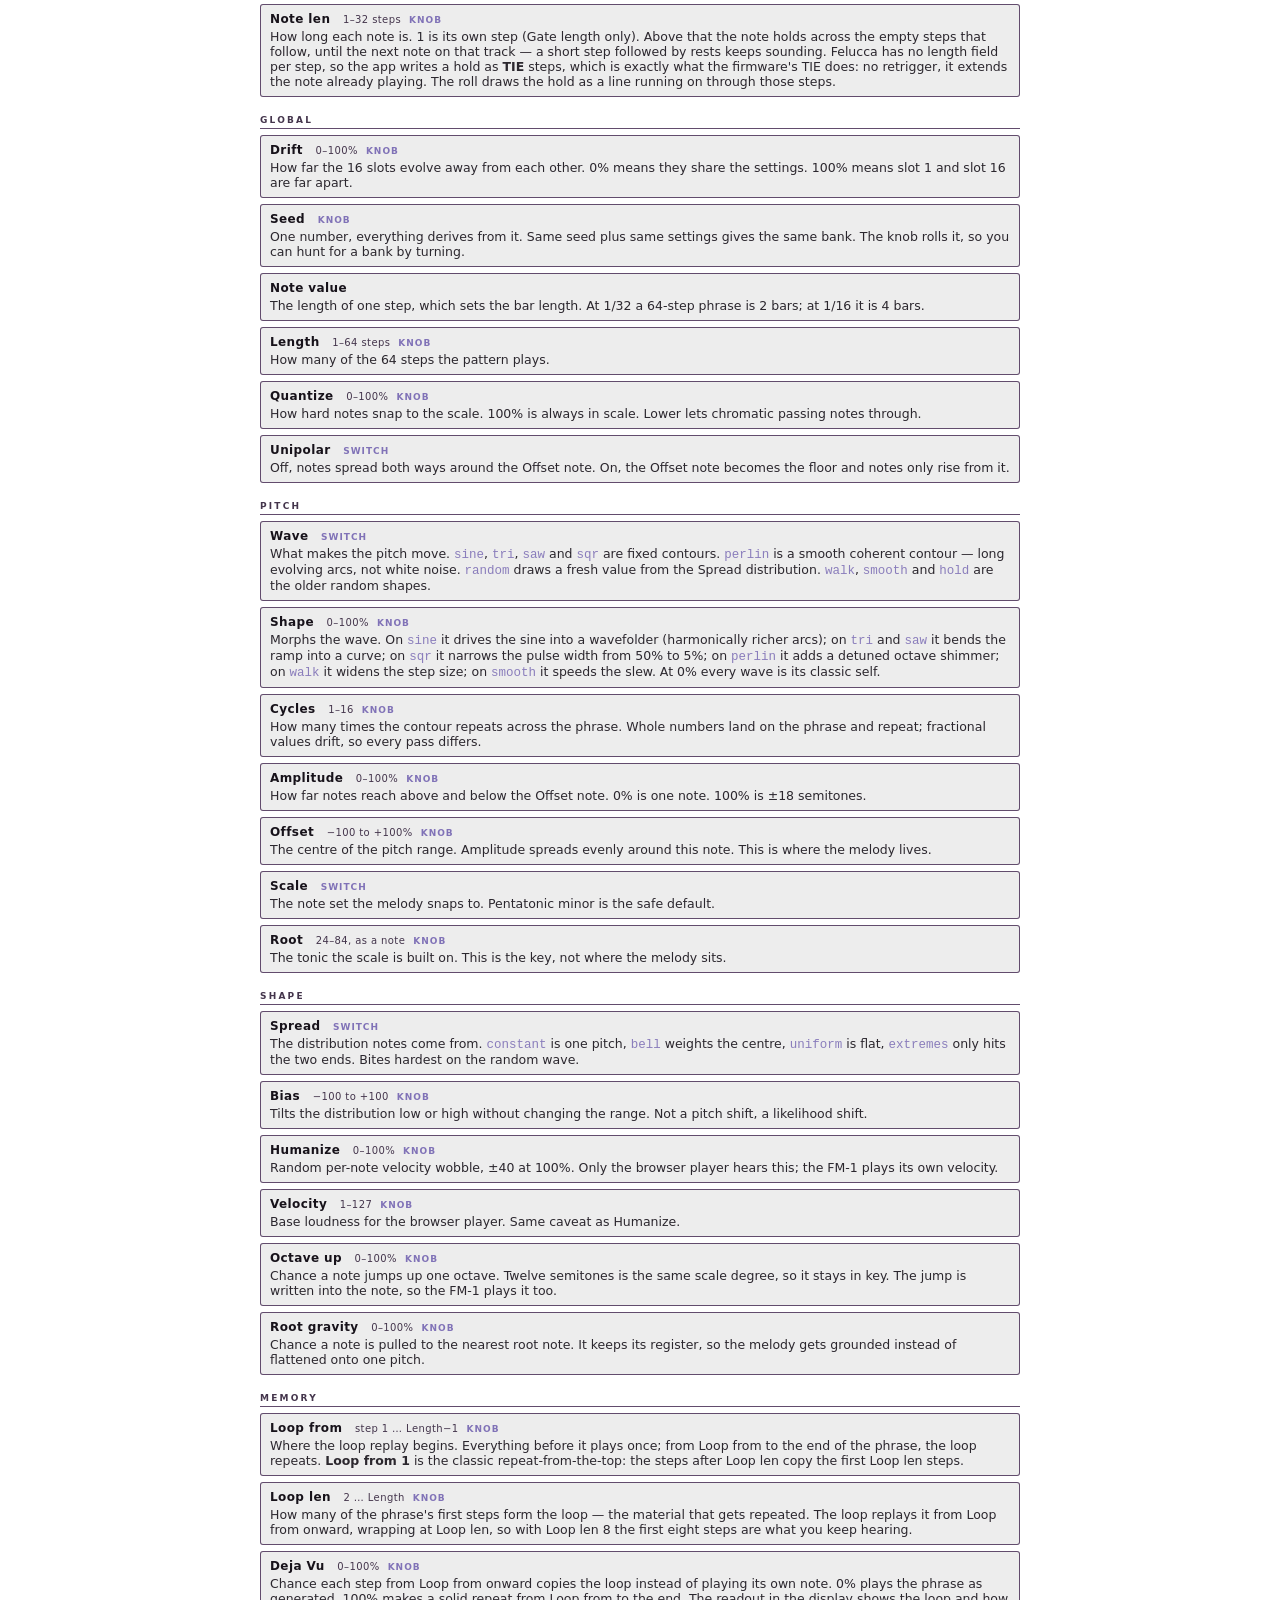
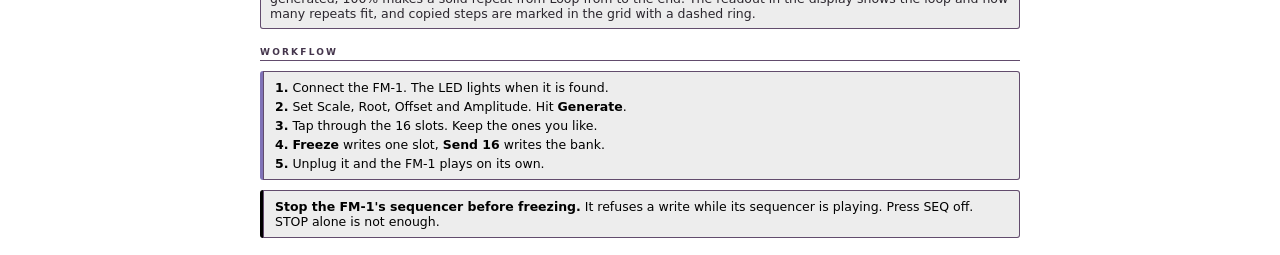
==== commit 909148bd: "Euclid: make the knob reachable and its result readable The knob was wired end to end (it changes th" ====
--- a/guide.html
+++ b/guide.html
@@ -99,11 +99,11 @@
   </div>
   <div class="param">
     <h3>Gate <span class="rng">0–100%</span><span class="kind">knob</span></h3>
-    <p><b>Random mode:</b> the chance each step plays a note — 0% silence, 100% every step. <b>Euclid mode:</b> the same knob becomes <i>density</i>: Gate % becomes N hits spread as evenly as possible over the cycle (the Loop length, or 16 steps if the loop is off). E(5,8) = <code>x.xx.xx.</code> (cinquillo), E(4,8) = <code>x.x.x.x.</code>, E(3,8) is a tresillo-family pattern. The loop info line shows the current <code>E(N,M)</code>.</p>
+    <p><b>Random mode:</b> the chance each step plays a note — 0% silence, 100% every step. <b>Euclid mode:</b> the same knob becomes <i>density</i>: Gate % becomes N hits spread as evenly as possible over the cycle (the Loop length, or 16 steps if the loop is off). E(5,8) = <code>x.xx.xx.</code> (cinquillo), E(4,8) = <code>x.x.x.x.</code>, E(3,8) is a tresillo-family pattern. The loop info line shows the current <code>E(N,M)</code> and its mask, and names the classic you land on.</p>
   </div>
   <div class="param">
     <h3>Euclid <span class="rng">0–100%</span><span class="kind">knob</span></h3>
-    <p>The gradient between two ways of placing the hits. <b>0% = random</b>: each step rolls the Gate chance (white noise, no structure). <b>100% = euclid</b>: the hits sit at the evenest positions of the cycle — the maths behind clave, tresillo and most world-music rhythms. In between, each step rolls which law it follows, so a pattern erodes gradually from clean Euclid to loose random. Gate % is the density on both ends, and the loop info line names the classics when you land on one:</p>
+    <p>The gradient between two ways of placing the hits. <b>0% = random</b>: each step rolls the Gate chance (white noise, no structure). <b>100% = euclid</b>: the hits sit at the evenest positions of the cycle — the maths behind clave, tresillo and most world-music rhythms. In between, each step rolls which law it follows, so a pattern erodes gradually from clean Euclid to loose random. Gate % is the density on both ends, so this knob moves the rhythm, not the note count — drop Gate to hear the classics. The loop info line shows the mask and names the classic when you land on one:</p>
     <p><code>tresillo</code> x..x..x. — Gate 37%, Loop 8<br>
     <code>cinquillo</code> x.xx.xx. — Gate 62%, Loop 8<br>
     <code>son clave</code> x..x..x...x.x... — Gate 31%, Loop 16<br>
